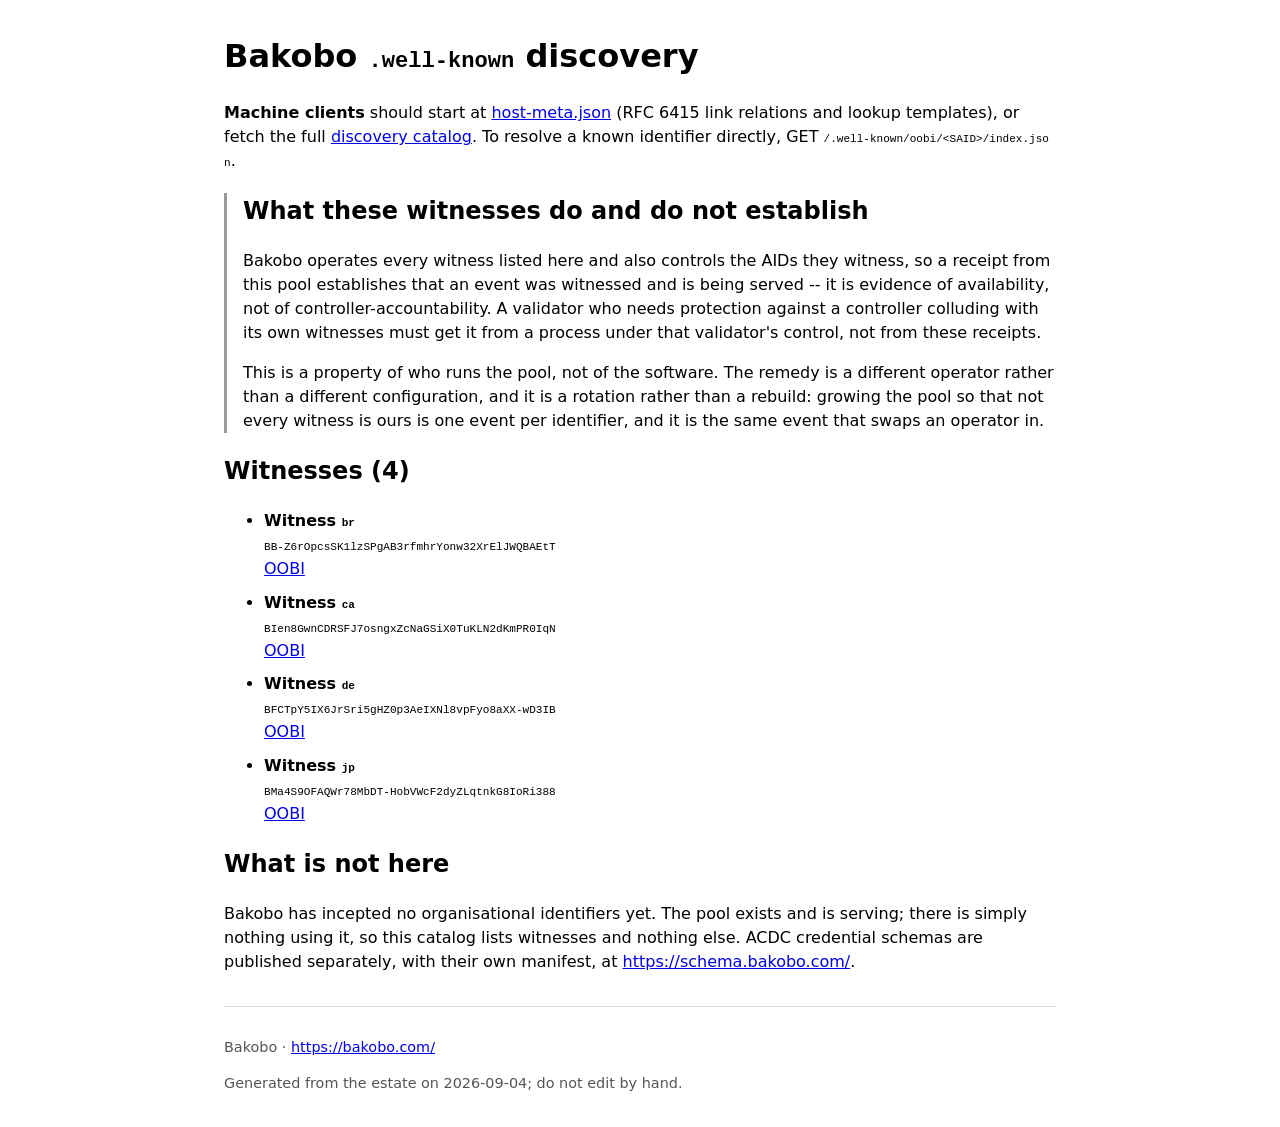
==== .well-known/index.html @ 92e35e6b "well-known: publish the discovery surface, and two guards for it The tree under .well-known/ is gene" ====
<!DOCTYPE html>
<!-- Generated by bakobo/infra wellknown/gen_wellknown.py from the estate. Do not edit by hand. -->
<html lang="en">
<head>
  <meta charset="utf-8">
  <meta name="viewport" content="width=device-width, initial-scale=1.0">
  <meta name="description" content="Bakobo .well-known discovery for KERI identifiers and witnesses">
  <meta name="robots" content="noindex">
  <title>Bakobo .well-known discovery</title>
  <style>
    body { font-family: system-ui, sans-serif; max-width: 52rem; margin: 2rem auto; padding: 0 1rem; line-height: 1.5; }
    code { font-size: 0.85em; word-break: break-all; }
    .limits { border-left: 3px solid #999; padding-left: 1rem; }
    li { margin-bottom: 0.6rem; }
    footer { margin-top: 2rem; border-top: 1px solid #ddd; padding-top: 1rem; color: #555; font-size: 0.9em; }
  </style>
</head>
<body>
  <h1>Bakobo <code>.well-known</code> discovery</h1>
  <p><strong>Machine clients</strong> should start at
  <a href="/.well-known/host-meta.json">host-meta.json</a> (RFC 6415 link relations and lookup
  templates), or fetch the full <a href="/.well-known/oobi/index.json">discovery catalog</a>. To
  resolve a known identifier directly, GET
  <code>/.well-known/oobi/&lt;SAID&gt;/index.json</code>.</p>

  <section class="limits">
    <h2>What these witnesses do and do not establish</h2>
    <p>Bakobo operates every witness listed here and also controls the AIDs they witness, so a receipt from this pool establishes that an event was witnessed and is being served -- it is evidence of availability, not of controller-accountability. A validator who needs protection against a controller colluding with its own witnesses must get it from a process under that validator&#x27;s control, not from these receipts.</p>
    <p>This is a property of who runs the pool, not of the software. The remedy is a different
    operator rather than a different configuration, and it is a rotation rather than a rebuild:
    growing the pool so that not every witness is ours is one event per identifier, and it is the
    same event that swaps an operator in.</p>
  </section>

  <section>
    <h2>Witnesses (4)</h2>
    <ul>
      <li>
        <strong>Witness <code>br</code></strong><br>
        <code>BB-Z6rOpcsSK1lzSPgAB3rfmhrYonw32XrElJWQBAEtT</code><br>
        <a href="/.well-known/oobi/BB-Z6rOpcsSK1lzSPgAB3rfmhrYonw32XrElJWQBAEtT/index.json">OOBI</a>
      </li>
      <li>
        <strong>Witness <code>ca</code></strong><br>
        <code>BIen8GwnCDRSFJ7osngxZcNaGSiX0TuKLN2dKmPR0IqN</code><br>
        <a href="/.well-known/oobi/BIen8GwnCDRSFJ7osngxZcNaGSiX0TuKLN2dKmPR0IqN/index.json">OOBI</a>
      </li>
      <li>
        <strong>Witness <code>de</code></strong><br>
        <code>BFCTpY5IX6JrSri5gHZ0p3AeIXNl8vpFyo8aXX-wD3IB</code><br>
        <a href="/.well-known/oobi/BFCTpY5IX6JrSri5gHZ0p3AeIXNl8vpFyo8aXX-wD3IB/index.json">OOBI</a>
      </li>
      <li>
        <strong>Witness <code>jp</code></strong><br>
        <code>BMa4S9OFAQWr78MbDT-HobVWcF2dyZLqtnkG8IoRi388</code><br>
        <a href="/.well-known/oobi/BMa4S9OFAQWr78MbDT-HobVWcF2dyZLqtnkG8IoRi388/index.json">OOBI</a>
      </li>
    </ul>
  </section>

  <section>
    <h2>What is not here</h2>
    <p>Bakobo has incepted no organisational identifiers yet. The pool exists and is serving; there
    is simply nothing using it, so this catalog lists witnesses and nothing else. ACDC credential
    schemas are published separately, with their own manifest, at
    <a href="https://schema.bakobo.com/">https://schema.bakobo.com/</a>.</p>
  </section>

  <footer>
    <p>Bakobo &middot;
    <a href="https://bakobo.com/">https://bakobo.com/</a></p>
    <p>Generated from the estate on 2026-09-04; do not edit by hand.</p>
  </footer>
</body>
</html>
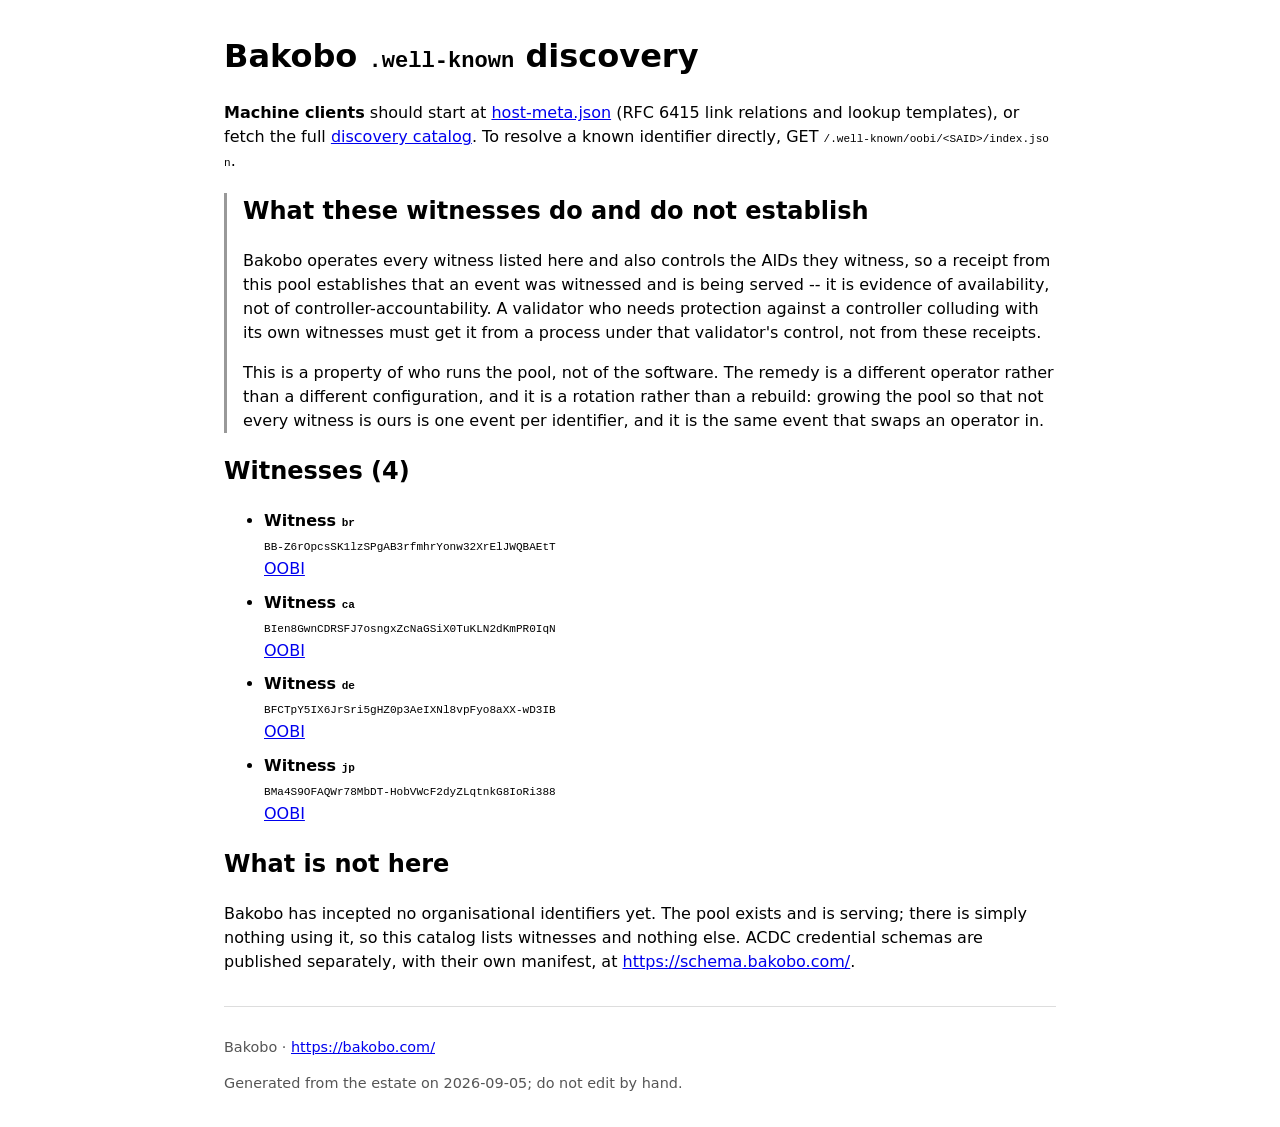
==== commit 3c2379b3: "well-known: publish host-meta-v2.json, a hint at the schema registry Implements @bio6glms. The apex " ====
--- a/.well-known/index.html
+++ b/.well-known/index.html
@@ -69,7 +69,7 @@
   <footer>
     <p>Bakobo &middot;
     <a href="https://bakobo.com/">https://bakobo.com/</a></p>
-    <p>Generated from the estate on 2026-09-04; do not edit by hand.</p>
+    <p>Generated from the estate on 2026-09-05; do not edit by hand.</p>
   </footer>
 </body>
 </html>
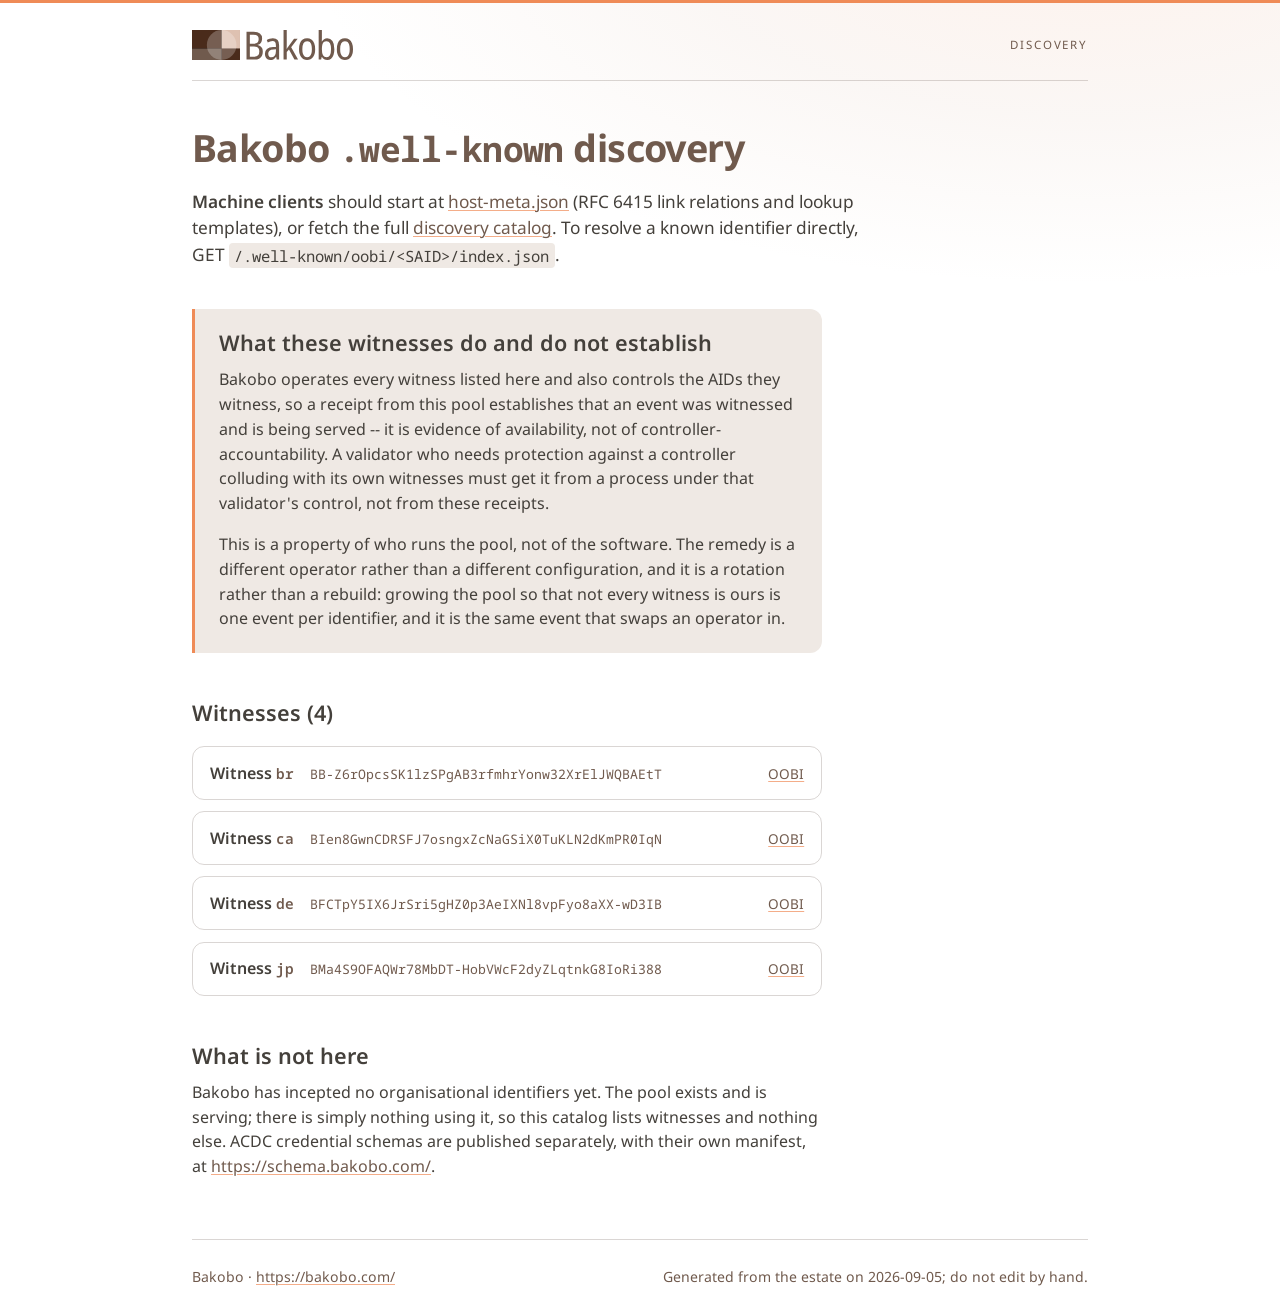
==== commit fa25c2da: "Dress content pages in the brand, starting with .well-known The discovery page under .well-known car" ====
--- a/.well-known/index.html
+++ b/.well-known/index.html
@@ -7,69 +7,93 @@
   <meta name="description" content="Bakobo .well-known discovery for KERI identifiers and witnesses">
   <meta name="robots" content="noindex">
   <title>Bakobo .well-known discovery</title>
-  <style>
-    body { font-family: system-ui, sans-serif; max-width: 52rem; margin: 2rem auto; padding: 0 1rem; line-height: 1.5; }
-    code { font-size: 0.85em; word-break: break-all; }
-    .limits { border-left: 3px solid #999; padding-left: 1rem; }
-    li { margin-bottom: 0.6rem; }
-    footer { margin-top: 2rem; border-top: 1px solid #ddd; padding-top: 1rem; color: #555; font-size: 0.9em; }
-  </style>
+
+  <!-- The machine surface this page describes, for anything that lands on the HTML
+       first. Real discovery is host-meta.json; these just save it a parse. -->
+  <link rel="describedby" type="application/json" href="/.well-known/host-meta.json">
+  <link rel="alternate" type="application/json" href="/.well-known/oobi/index.json"
+        title="Bakobo OOBI Discovery Catalog">
+
+  <link rel="icon" href="/favicon.ico" sizes="any">
+  <link rel="icon" href="/assets/img/favicon.svg" type="image/svg+xml">
+
+  <!-- Brand typography and the shared content-page stylesheet, both served by the
+       site this page is published on. -->
+  <link rel="preconnect" href="https://fonts.googleapis.com">
+  <link rel="preconnect" href="https://fonts.gstatic.com" crossorigin>
+  <link rel="stylesheet" href="https://fonts.googleapis.com/css2?family=Noto+Sans:wght@400;600;700&amp;family=Noto+Sans+Mono&amp;display=swap">
+  <link rel="stylesheet" href="/assets/css/tokens.css">
+  <link rel="stylesheet" href="/assets/css/page.css">
 </head>
 <body>
-  <h1>Bakobo <code>.well-known</code> discovery</h1>
-  <p><strong>Machine clients</strong> should start at
-  <a href="/.well-known/host-meta.json">host-meta.json</a> (RFC 6415 link relations and lookup
-  templates), or fetch the full <a href="/.well-known/oobi/index.json">discovery catalog</a>. To
-  resolve a known identifier directly, GET
-  <code>/.well-known/oobi/&lt;SAID&gt;/index.json</code>.</p>
+  <div class="bk-page">
 
-  <section class="limits">
-    <h2>What these witnesses do and do not establish</h2>
-    <p>Bakobo operates every witness listed here and also controls the AIDs they witness, so a receipt from this pool establishes that an event was witnessed and is being served -- it is evidence of availability, not of controller-accountability. A validator who needs protection against a controller colluding with its own witnesses must get it from a process under that validator&#x27;s control, not from these receipts.</p>
-    <p>This is a property of who runs the pool, not of the software. The remedy is a different
-    operator rather than a different configuration, and it is a rotation rather than a rebuild:
-    growing the pool so that not every witness is ours is one event per identifier, and it is the
-    same event that swaps an operator in.</p>
-  </section>
+    <header class="bk-masthead">
+      <a href="https://bakobo.com/" aria-label="Bakobo home">
+        <img src="/assets/img/named-logo.svg" alt="Bakobo" width="435" height="80">
+      </a>
+      <span class="bk-masthead__label">discovery</span>
+    </header>
 
-  <section>
-    <h2>Witnesses (4)</h2>
-    <ul>
-      <li>
-        <strong>Witness <code>br</code></strong><br>
-        <code>BB-Z6rOpcsSK1lzSPgAB3rfmhrYonw32XrElJWQBAEtT</code><br>
-        <a href="/.well-known/oobi/BB-Z6rOpcsSK1lzSPgAB3rfmhrYonw32XrElJWQBAEtT/index.json">OOBI</a>
-      </li>
-      <li>
-        <strong>Witness <code>ca</code></strong><br>
-        <code>BIen8GwnCDRSFJ7osngxZcNaGSiX0TuKLN2dKmPR0IqN</code><br>
-        <a href="/.well-known/oobi/BIen8GwnCDRSFJ7osngxZcNaGSiX0TuKLN2dKmPR0IqN/index.json">OOBI</a>
-      </li>
-      <li>
-        <strong>Witness <code>de</code></strong><br>
-        <code>BFCTpY5IX6JrSri5gHZ0p3AeIXNl8vpFyo8aXX-wD3IB</code><br>
-        <a href="/.well-known/oobi/BFCTpY5IX6JrSri5gHZ0p3AeIXNl8vpFyo8aXX-wD3IB/index.json">OOBI</a>
-      </li>
-      <li>
-        <strong>Witness <code>jp</code></strong><br>
-        <code>BMa4S9OFAQWr78MbDT-HobVWcF2dyZLqtnkG8IoRi388</code><br>
-        <a href="/.well-known/oobi/BMa4S9OFAQWr78MbDT-HobVWcF2dyZLqtnkG8IoRi388/index.json">OOBI</a>
-      </li>
-    </ul>
-  </section>
+    <main class="bk-main">
+      <h1>Bakobo <code>.well-known</code> discovery</h1>
 
-  <section>
-    <h2>What is not here</h2>
-    <p>Bakobo has incepted no organisational identifiers yet. The pool exists and is serving; there
-    is simply nothing using it, so this catalog lists witnesses and nothing else. ACDC credential
-    schemas are published separately, with their own manifest, at
-    <a href="https://schema.bakobo.com/">https://schema.bakobo.com/</a>.</p>
-  </section>
+      <p class="bk-lede"><strong>Machine clients</strong> should start at
+      <a href="/.well-known/host-meta.json">host-meta.json</a> (RFC 6415 link relations and lookup
+      templates), or fetch the full <a href="/.well-known/oobi/index.json">discovery catalog</a>. To
+      resolve a known identifier directly, GET
+      <code>/.well-known/oobi/&lt;SAID&gt;/index.json</code>.</p>
 
-  <footer>
-    <p>Bakobo &middot;
-    <a href="https://bakobo.com/">https://bakobo.com/</a></p>
-    <p>Generated from the estate on 2026-09-05; do not edit by hand.</p>
-  </footer>
+      <section class="bk-note">
+        <h2>What these witnesses do and do not establish</h2>
+        <p>Bakobo operates every witness listed here and also controls the AIDs they witness, so a receipt from this pool establishes that an event was witnessed and is being served -- it is evidence of availability, not of controller-accountability. A validator who needs protection against a controller colluding with its own witnesses must get it from a process under that validator&#x27;s control, not from these receipts.</p>
+        <p>This is a property of who runs the pool, not of the software. The remedy is a different
+        operator rather than a different configuration, and it is a rotation rather than a rebuild:
+        growing the pool so that not every witness is ours is one event per identifier, and it is the
+        same event that swaps an operator in.</p>
+      </section>
+
+      <section>
+        <h2>Witnesses (4)</h2>
+        <ul class="bk-entries">
+          <li>
+            <span class="bk-entries__name">Witness <code>br</code></span>
+            <span class="bk-entries__id">BB-Z6rOpcsSK1lzSPgAB3rfmhrYonw32XrElJWQBAEtT</span>
+            <a class="bk-entries__link" href="/.well-known/oobi/BB-Z6rOpcsSK1lzSPgAB3rfmhrYonw32XrElJWQBAEtT/index.json">OOBI</a>
+          </li>
+          <li>
+            <span class="bk-entries__name">Witness <code>ca</code></span>
+            <span class="bk-entries__id">BIen8GwnCDRSFJ7osngxZcNaGSiX0TuKLN2dKmPR0IqN</span>
+            <a class="bk-entries__link" href="/.well-known/oobi/BIen8GwnCDRSFJ7osngxZcNaGSiX0TuKLN2dKmPR0IqN/index.json">OOBI</a>
+          </li>
+          <li>
+            <span class="bk-entries__name">Witness <code>de</code></span>
+            <span class="bk-entries__id">BFCTpY5IX6JrSri5gHZ0p3AeIXNl8vpFyo8aXX-wD3IB</span>
+            <a class="bk-entries__link" href="/.well-known/oobi/BFCTpY5IX6JrSri5gHZ0p3AeIXNl8vpFyo8aXX-wD3IB/index.json">OOBI</a>
+          </li>
+          <li>
+            <span class="bk-entries__name">Witness <code>jp</code></span>
+            <span class="bk-entries__id">BMa4S9OFAQWr78MbDT-HobVWcF2dyZLqtnkG8IoRi388</span>
+            <a class="bk-entries__link" href="/.well-known/oobi/BMa4S9OFAQWr78MbDT-HobVWcF2dyZLqtnkG8IoRi388/index.json">OOBI</a>
+          </li>
+        </ul>
+      </section>
+
+      <section>
+        <h2>What is not here</h2>
+        <p>Bakobo has incepted no organisational identifiers yet. The pool exists and is serving; there
+        is simply nothing using it, so this catalog lists witnesses and nothing else. ACDC credential
+        schemas are published separately, with their own manifest, at
+        <a href="https://schema.bakobo.com/">https://schema.bakobo.com/</a>.</p>
+      </section>
+    </main>
+
+    <footer class="bk-footer">
+      <p>Bakobo &middot;
+      <a href="https://bakobo.com/">https://bakobo.com/</a></p>
+      <p>Generated from the estate on 2026-09-05; do not edit by hand.</p>
+    </footer>
+
+  </div>
 </body>
 </html>
--- a/assets/css/tokens.css
+++ b/assets/css/tokens.css
@@ -0,0 +1,60 @@
+/* Bakobo design tokens -- GENERATED from bakobo_brand.palette. Do not edit by hand. */
+:root {
+  /* raw palette */
+  --bk-clay: #ef8b57;
+  --bk-sand: #dec1b1;
+  --bk-umber: #705a4d;
+  --bk-blush: #fadbcb;
+  --bk-espresso: #4a2b1b;
+  --bk-ink: #44403b;
+  --bk-stone: #8c8079;
+  --bk-mist: #efe9e4;
+  --bk-paper: #ffffff;
+  --bk-pitch: #000000;
+
+  /* semantic roles (light) */
+  --bk-bg: var(--bk-paper);
+  --bk-surface: var(--bk-mist);
+  --bk-text: var(--bk-ink);
+  --bk-muted: var(--bk-stone);
+  --bk-primary: var(--bk-clay);
+  --bk-accent: var(--bk-umber);
+  --bk-border: var(--bk-stone);
+
+  /* type */
+  --bk-font-sans: 'Noto Sans', system-ui, -apple-system, 'Segoe UI', Roboto, sans-serif;
+  --bk-font-mono: 'Noto Sans Mono', ui-monospace, 'Cascadia Code', monospace;
+}
+
+/* follow the OS preference unless a .bk-light scope opts out */
+@media (prefers-color-scheme: dark) {
+  :root:not(.bk-light) {
+    --bk-bg: var(--bk-pitch);
+    --bk-surface: var(--bk-espresso);
+    --bk-text: var(--bk-stone);
+    --bk-muted: var(--bk-stone);
+    --bk-primary: var(--bk-clay);
+    --bk-accent: var(--bk-blush);
+    --bk-border: var(--bk-stone);
+  }
+}
+
+/* explicit per-scope overrides (e.g. a MARP slide class) */
+.bk-dark {
+    --bk-bg: var(--bk-pitch);
+    --bk-surface: var(--bk-espresso);
+    --bk-text: var(--bk-stone);
+    --bk-muted: var(--bk-stone);
+    --bk-primary: var(--bk-clay);
+    --bk-accent: var(--bk-blush);
+    --bk-border: var(--bk-stone);
+}
+.bk-light {
+  --bk-bg: var(--bk-paper);
+  --bk-surface: var(--bk-mist);
+  --bk-text: var(--bk-ink);
+  --bk-muted: var(--bk-stone);
+  --bk-primary: var(--bk-clay);
+  --bk-accent: var(--bk-umber);
+  --bk-border: var(--bk-stone);
+}
--- a/assets/css/page.css
+++ b/assets/css/page.css
@@ -0,0 +1,365 @@
+/* Bakobo — the content-page stylesheet.
+   Link it next to tokens.css, which carries the palette:
+
+     <link rel="stylesheet" href="/assets/css/tokens.css">
+     <link rel="stylesheet" href="/assets/css/page.css">
+
+   plus the Noto Sans / Noto Sans Mono <link> that index.html already uses, since
+   this site does not deploy font files of its own.
+
+   Sections 1 and 2 are vendored from bakobo/brand @ 6b4217b (css/base.css and
+   css/layout.css, tiers 2 and 3), concatenated rather than @import-ed so a page
+   costs two requests instead of a four-deep serial chain. Section 1 drops
+   brand's @font-face block, which self-hosts from a ../fonts/ directory this
+   site does not have. Section 3 is ours.
+
+   The landing page does not use this file — it pins dark and has its own
+   site.css. This is for everything else: quieter ground, ordinary headings,
+   and it follows the browser's light/dark preference rather than pinning
+   either one. */
+
+/* ===========================================================================
+   1. Base typography — bakobo/brand css/base.css (tier 2)
+   =========================================================================== */
+
+:root { color-scheme: light dark; }
+
+html { font-size: 16px; }  /* ~12 pt body baseline */
+
+body {
+  margin: 0;
+  background: var(--bk-bg);
+  color: var(--bk-text);
+  font-family: var(--bk-font-sans);
+  font-weight: 400;
+  line-height: 1.55;
+  -webkit-font-smoothing: antialiased;
+  text-rendering: optimizeLegibility;
+}
+
+/* a theme-scope element applies its own ground + text (otherwise the subtree
+   would inherit body's already-computed color and the flip wouldn't take) */
+.bk-light, .bk-dark { background: var(--bk-bg); color: var(--bk-text); }
+
+h1, h2, h3, h4, h5, h6 { font-family: var(--bk-font-sans); line-height: 1.2; margin: 1.4em 0 0.5em; }
+h1 { font-size: 2rem; font-weight: 700; color: var(--bk-accent); }
+h2 { font-size: 1.5rem; font-weight: 600; color: var(--bk-muted); }
+h3 { font-size: 1.2rem; font-weight: 600; color: var(--bk-text); }
+h4 { font-size: 1rem; font-weight: 600; color: var(--bk-text); }
+
+/* in dark, headings switch to the bright neutral (Mist) while body text stays
+   the softer Stone, so headers read brighter than the body */
+.bk-dark h1, .bk-dark h2, .bk-dark h3, .bk-dark h4 { color: var(--bk-mist); }
+@media (prefers-color-scheme: dark) {
+  :root:not(.bk-light) h1, :root:not(.bk-light) h2,
+  :root:not(.bk-light) h3, :root:not(.bk-light) h4 { color: var(--bk-mist); }
+}
+
+p { margin: 0 0 1em; }
+strong, b { color: var(--bk-primary); font-weight: 600; }
+
+a {
+  color: var(--bk-primary);
+  text-decoration: underline;
+  text-underline-offset: 2px;
+  text-decoration-thickness: 1px;
+}
+a:hover { text-decoration-color: var(--bk-accent); }
+
+code, pre, kbd, samp { font-family: var(--bk-font-mono); font-size: 0.9em; }
+code { background: var(--bk-surface); padding: 0.1em 0.35em; border-radius: 4px; }
+pre {
+  background: var(--bk-surface);
+  border-radius: 10px;
+  padding: 1rem 1.1rem;
+  overflow: auto;
+  line-height: 1.45;
+}
+pre code { background: none; padding: 0; }
+
+blockquote {
+  margin: 1em 0;
+  padding: 0.2em 0 0.2em 1em;
+  border-left: 4px solid var(--bk-primary);
+  color: var(--bk-muted);
+}
+
+table { border-collapse: collapse; width: 100%; }
+th, td { border-bottom: 1px solid var(--bk-border); padding: 0.45em 0.7em; text-align: left; }
+th { color: var(--bk-accent); font-weight: 600; }
+
+ul, ol { padding-left: 1.3em; }
+li { margin: 0.2em 0; }
+li::marker { color: var(--bk-primary); }
+
+hr { border: none; border-top: 1px solid var(--bk-border); margin: 2em 0; }
+
+::selection { background: var(--bk-blush); color: var(--bk-ink); }
+
+img, svg { max-width: 100%; height: auto; }
+
+/* ===========================================================================
+   2. Adaptive layout — bakobo/brand css/layout.css (tier 3)
+   =========================================================================== */
+
+:root {
+  /* spacing scale */
+  --bk-space-1: 0.25rem;
+  --bk-space-2: 0.5rem;
+  --bk-space-3: 1rem;
+  --bk-space-4: 1.5rem;
+  --bk-space-5: 2.5rem;
+  --bk-space-6: 4rem;
+
+  --bk-radius: 12px;
+  --bk-measure: 70ch;          /* comfortable reading width */
+  --bk-container: min(72rem, 92vw);
+}
+
+/* centered content column */
+.bk-container {
+  width: var(--bk-container);
+  margin-inline: auto;
+  padding-inline: var(--bk-space-3);
+}
+
+/* a readable prose column */
+.bk-prose { max-width: var(--bk-measure); }
+
+/* vertical rhythm: space between stacked children */
+.bk-stack > * + * { margin-top: var(--bk-space-3); }
+.bk-stack-lg > * + * { margin-top: var(--bk-space-5); }
+
+/* responsive auto-grid */
+.bk-grid {
+  display: grid;
+  gap: var(--bk-space-4);
+  grid-template-columns: repeat(auto-fit, minmax(16rem, 1fr));
+}
+
+/* a surface card */
+.bk-card {
+  background: var(--bk-surface);
+  border-radius: var(--bk-radius);
+  padding: var(--bk-space-4);
+}
+
+/* primary action */
+.bk-button {
+  display: inline-block;
+  background: var(--bk-primary);
+  color: var(--bk-paper);
+  font-weight: 600;
+  text-decoration: none;
+  padding: var(--bk-space-2) var(--bk-space-4);
+  border-radius: 999px;
+  border: none;
+  cursor: pointer;
+}
+.bk-button:hover { filter: brightness(0.95); }
+
+/* full-bleed section with the warm surface background */
+.bk-band {
+  background: var(--bk-surface);
+  padding-block: var(--bk-space-6);
+}
+
+/* utilities */
+.bk-center { text-align: center; }
+.bk-muted { color: var(--bk-muted); }
+
+@media (min-width: 48rem) {
+  :root { --bk-space-6: 6rem; }
+}
+
+/* ===========================================================================
+   3. Content-page posture — bakobo.com
+
+   The same family as the landing page, two steps quieter: the campfire glow
+   drops from 18% alpha to 11%, the headline stops shouting, and Clay stops
+   carrying text and becomes an accent — the hairline at the top of the page,
+   the callout's edge, list markers, the focus ring.
+   =========================================================================== */
+
+:root {
+  --bk-page: min(56rem, 100% - 2.5rem);
+  --bk-rule: color-mix(in srgb, var(--bk-stone) 32%, transparent);
+  /* Against Paper, Stone is 3.8:1 and Clay only 2.5:1, so neither may carry
+     small text in light mode — Umber (6.4:1) does the quiet-text and link work
+     instead. In dark mode the brand roles already clear AA, so the dark scope
+     restores them. */
+  --bk-quiet: var(--bk-umber);
+  --bk-link: var(--bk-umber);
+  --bk-link-visited: var(--bk-espresso);
+  --bk-heading-2: var(--bk-ink);
+}
+.bk-dark {
+  --bk-rule: color-mix(in srgb, var(--bk-stone) 28%, transparent);
+  --bk-quiet: var(--bk-stone);
+  --bk-link: var(--bk-clay);
+  --bk-link-visited: var(--bk-blush);
+  --bk-heading-2: var(--bk-mist);
+}
+@media (prefers-color-scheme: dark) {
+  :root:not(.bk-light) {
+    --bk-rule: color-mix(in srgb, var(--bk-stone) 28%, transparent);
+    --bk-quiet: var(--bk-stone);
+    --bk-link: var(--bk-clay);
+    --bk-link-visited: var(--bk-blush);
+    --bk-heading-2: var(--bk-mist);
+  }
+}
+
+*, *::before, *::after { box-sizing: border-box; }
+html { -webkit-text-size-adjust: 100%; }
+
+body {
+  min-height: 100svh;
+  /* a warm ground rather than a white slab */
+  background-image: radial-gradient(85% 55% at 85% -8%,
+    rgba(239, 139, 87, 0.11) 0%,
+    rgba(222, 193, 177, 0.13) 38%,
+    rgba(255, 255, 255, 0) 72%);
+  background-attachment: fixed;
+  /* the one line of Clay that says "same site as the landing page" */
+  border-top: 3px solid var(--bk-primary);
+}
+.bk-dark body { background-image: none; }
+@media (prefers-color-scheme: dark) {
+  :root:not(.bk-light) body {
+    background-image: radial-gradient(90% 60% at 80% -10%,
+      rgba(239, 139, 87, 0.10) 0%,
+      rgba(74, 43, 27, 0.35) 42%,
+      rgba(0, 0, 0, 0) 75%);
+  }
+}
+
+/* ---- page frame --------------------------------------------------------- */
+
+.bk-page {
+  display: flex;
+  flex-direction: column;
+  min-height: calc(100svh - 3px);
+  width: var(--bk-page);
+  margin-inline: auto;
+  padding-block: clamp(1.25rem, 3vh, 2rem);
+}
+
+.bk-masthead {
+  display: flex;
+  align-items: center;
+  justify-content: space-between;
+  gap: 1rem;
+  padding-bottom: clamp(0.9rem, 2vw, 1.25rem);
+  border-bottom: 1px solid var(--bk-rule);
+}
+.bk-masthead a { display: block; line-height: 0; }
+.bk-masthead img,
+.bk-masthead svg { height: clamp(1.5rem, 3.6vw, 1.85rem); width: auto; }
+.bk-masthead__label {
+  font-size: 0.72rem;
+  letter-spacing: 0.16em;
+  text-transform: uppercase;
+  color: var(--bk-quiet);
+  white-space: nowrap;
+}
+
+.bk-main { flex: 1 1 auto; padding-block: clamp(1.5rem, 4vw, 2.75rem); }
+
+/* ---- content type ------------------------------------------------------- */
+
+.bk-main > * { max-width: var(--bk-measure); }
+.bk-main h1 {
+  margin-top: 0;
+  font-size: clamp(1.8rem, 4vw, 2.35rem);
+  letter-spacing: -0.015em;
+  text-wrap: balance;
+}
+.bk-main h2 {
+  font-size: clamp(1.15rem, 2.2vw, 1.35rem);
+  color: var(--bk-heading-2);
+  margin-top: 2.2em;
+}
+.bk-lede { font-size: 1.08rem; }
+
+a { color: var(--bk-link); text-decoration-color: color-mix(in srgb, var(--bk-primary) 70%, transparent); }
+a:visited { color: var(--bk-link-visited); }
+a:hover { text-decoration-color: var(--bk-primary); text-decoration-thickness: 2px; }
+:focus-visible { outline: 2px solid var(--bk-primary); outline-offset: 3px; border-radius: 2px; }
+
+strong, b { color: var(--bk-text); font-weight: 600; }
+
+/* long identifiers must wrap rather than widen the page */
+code { overflow-wrap: anywhere; }
+
+/* code inside a heading is already set apart by the mono face; the chip
+   background just makes the heading look patched */
+h1 code, h2 code, h3 code { background: none; padding: 0; color: inherit; font-size: 0.92em; }
+
+/* ---- a called-out caveat ------------------------------------------------ */
+
+.bk-note {
+  background: var(--bk-surface);
+  border-left: 3px solid var(--bk-primary);
+  border-radius: 0 var(--bk-radius) var(--bk-radius) 0;
+  padding: clamp(1rem, 2.5vw, 1.35rem) clamp(1.1rem, 3vw, 1.5rem);
+  margin-block: clamp(1.75rem, 4vw, 2.5rem);
+}
+.bk-note > h2 { margin-top: 0; }
+.bk-note > p:last-child { margin-bottom: 0; }
+
+/* ---- a list of machine-readable things ---------------------------------- */
+
+.bk-entries {
+  list-style: none;
+  padding-left: 0;
+  margin: 1.25rem 0 0;
+  display: grid;
+  gap: 0.7rem;
+}
+.bk-entries > li {
+  margin: 0;
+  border: 1px solid var(--bk-rule);
+  border-radius: var(--bk-radius);
+  padding: 0.85rem 1.05rem;
+  display: flex;
+  flex-wrap: wrap;
+  align-items: baseline;
+  gap: 0.35rem 1rem;
+}
+.bk-entries__name { font-weight: 600; color: var(--bk-text); }
+.bk-entries__name code { background: none; padding: 0; color: var(--bk-accent); font-weight: 600; }
+.bk-entries__id {
+  flex: 1 1 22rem;
+  font-family: var(--bk-font-mono);
+  font-size: 0.82rem;
+  color: var(--bk-quiet);
+  overflow-wrap: anywhere;
+}
+.bk-entries__link { font-size: 0.85rem; }
+
+/* ---- footer ------------------------------------------------------------- */
+
+.bk-footer {
+  margin-top: auto;
+  padding-top: clamp(1.1rem, 3vw, 1.6rem);
+  border-top: 1px solid var(--bk-rule);
+  color: var(--bk-quiet);
+  font-size: 0.88rem;
+  display: flex;
+  flex-wrap: wrap;
+  align-items: baseline;
+  justify-content: space-between;
+  gap: 0.4rem 1.5rem;
+}
+.bk-footer p { margin: 0; }
+
+/* ---- print -------------------------------------------------------------- */
+
+@media print {
+  body { background: #fff; background-image: none; border-top: none; color: #000; }
+  .bk-page { width: auto; min-height: 0; }
+  .bk-note, .bk-entries > li { border: 1px solid #bbb; background: none; }
+  a { color: #000; }
+  a[href^="http"]::after { content: " (" attr(href) ")"; font-size: 0.85em; color: #555; }
+}
